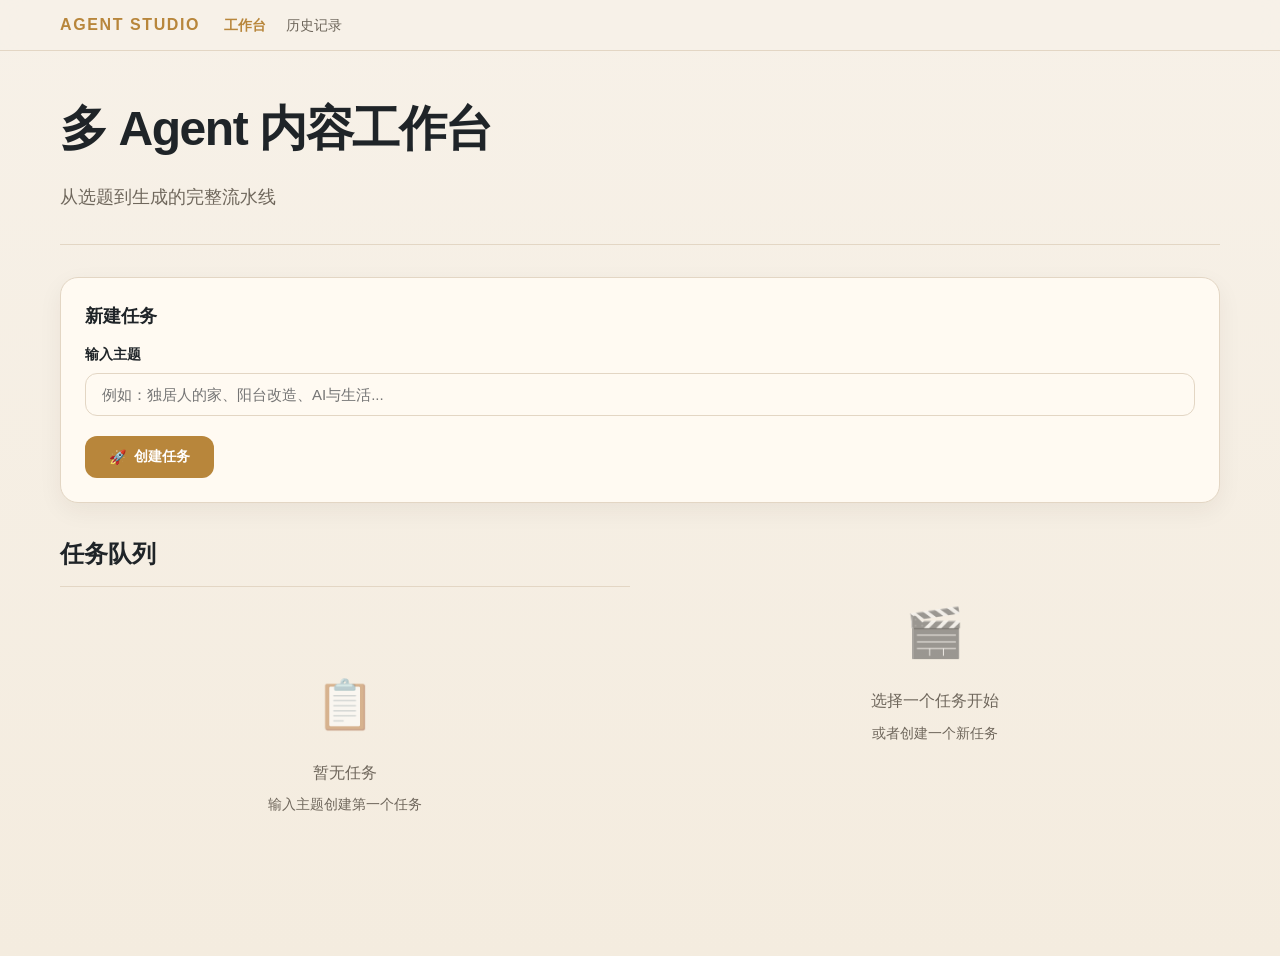
==== agent-studio/index.html @ bd26139b "Add: HEL Agent Studio - Multi-Agent Content Workbench Features: - Visual pipeline showing: Topic → S" ====
<!DOCTYPE html>
<html lang="zh-CN">
<head>
  <meta charset="UTF-8">
  <meta name="viewport" content="width=device-width, initial-scale=1.0">
  <title>HEL Agent Studio | 多 Agent 内容工作台</title>
  <link rel="stylesheet" href="css/style.css">
</head>
<body>
  <div id="app"></div>

  <script src="js/store.js"></script>
  <script src="js/agents.js"></script>
  <script src="js/renderer.js"></script>
  <script src="js/app.js"></script>
</body>
</html>
---- agent-studio/css/style.css ----
:root {
  --bg: #f7f1e8;
  --bg-dark: #f4ecdf;
  --ink: #1f2428;
  --muted: #6f675c;
  --card: #fffaf2;
  --line: #e3d6c4;
  --gold: #b8863b;
  --green: #6f8f75;
  --dark: #20252b;
  --danger: #d32f2f;
  --warning: #e65100;
  --radius: 18px;
  --radius-sm: 12px;
}

* {
  box-sizing: border-box;
  margin: 0;
  padding: 0;
}

body {
  font-family: -apple-system, BlinkMacSystemFont, "PingFang SC", "Microsoft YaHei", Arial, sans-serif;
  background: linear-gradient(180deg, var(--bg), var(--bg-dark));
  color: var(--ink);
  line-height: 1.6;
  min-height: 100vh;
}

/* 导航 */
nav {
  position: sticky;
  top: 0;
  background: rgba(247, 241, 232, 0.9);
  backdrop-filter: blur(12px);
  border-bottom: 1px solid var(--line);
  z-index: 100;
  padding: 12px 0;
}

nav .wrap {
  max-width: 1200px;
  margin: 0 auto;
  padding: 0 20px;
  display: flex;
  align-items: center;
  gap: 24px;
  flex-wrap: wrap;
}

nav .logo {
  font-weight: 700;
  color: var(--gold);
  font-size: 16px;
  letter-spacing: 0.1em;
}

nav .nav-links {
  display: flex;
  gap: 20px;
  flex-wrap: wrap;
}

nav a {
  text-decoration: none;
  color: var(--muted);
  font-size: 14px;
  transition: color 0.2s;
}

nav a:hover {
  color: var(--gold);
}

nav a.active {
  color: var(--gold);
  font-weight: 600;
}

/* 主容器 */
.container {
  max-width: 1200px;
  margin: 0 auto;
  padding: 40px 20px 80px;
}

/* 标题 */
h1 {
  font-size: clamp(32px, 5vw, 48px);
  letter-spacing: -0.03em;
  margin-bottom: 16px;
}

h2 {
  font-size: 24px;
  color: var(--ink);
  margin-bottom: 20px;
  padding-bottom: 12px;
  border-bottom: 1px solid var(--line);
}

h3 {
  font-size: 18px;
  color: var(--ink);
  margin-bottom: 12px;
}

.subtitle {
  font-size: 18px;
  color: var(--muted);
  max-width: 600px;
}

/* 卡片 */
.card {
  background: var(--card);
  border: 1px solid var(--line);
  border-radius: var(--radius);
  padding: 24px;
  box-shadow: 0 8px 24px rgba(50, 36, 18, 0.06);
}

.card:hover {
  box-shadow: 0 12px 32px rgba(50, 36, 18, 0.1);
}

/* 流程图 */
.pipeline {
  display: flex;
  align-items: center;
  gap: 8px;
  padding: 32px 0;
  overflow-x: auto;
  flex-wrap: wrap;
}

.pipeline-node {
  flex: 1;
  min-width: 180px;
  max-width: 220px;
  background: var(--card);
  border: 2px solid var(--line);
  border-radius: var(--radius);
  padding: 20px;
  text-align: center;
  transition: all 0.3s;
  cursor: pointer;
  position: relative;
}

.pipeline-node:hover {
  border-color: var(--gold);
  transform: translateY(-2px);
}

.pipeline-node.active {
  border-color: var(--gold);
  background: linear-gradient(135deg, #fff9f0, #fffaf2);
}

.pipeline-node.completed {
  border-color: var(--green);
  background: linear-gradient(135deg, #f1f8e9, #fffaf2);
}

.pipeline-node.failed {
  border-color: var(--danger);
  background: linear-gradient(135deg, #ffebee, #fffaf2);
}

.pipeline-node .node-icon {
  font-size: 32px;
  margin-bottom: 8px;
}

.pipeline-node .node-title {
  font-weight: 600;
  font-size: 15px;
  margin-bottom: 4px;
}

.pipeline-node .node-desc {
  font-size: 12px;
  color: var(--muted);
}

.pipeline-node .node-status {
  position: absolute;
  top: -8px;
  right: -8px;
  width: 24px;
  height: 24px;
  border-radius: 50%;
  display: flex;
  align-items: center;
  justify-content: center;
  font-size: 12px;
}

.pipeline-node .node-status.pending {
  background: var(--line);
  color: var(--muted);
}

.pipeline-node .node-status.running {
  background: var(--gold);
  color: white;
  animation: pulse 1.5s infinite;
}

.pipeline-node .node-status.done {
  background: var(--green);
  color: white;
}

.pipeline-node .node-status.error {
  background: var(--danger);
  color: white;
}

@keyframes pulse {
  0%, 100% { transform: scale(1); opacity: 1; }
  50% { transform: scale(1.1); opacity: 0.8; }
}

.pipeline-arrow {
  color: var(--line);
  font-size: 20px;
  flex-shrink: 0;
}

/* 按钮 */
.btn {
  display: inline-flex;
  align-items: center;
  gap: 8px;
  padding: 12px 24px;
  border: none;
  border-radius: var(--radius-sm);
  font-size: 14px;
  font-weight: 600;
  cursor: pointer;
  transition: all 0.2s;
}

.btn-primary {
  background: var(--gold);
  color: white;
}

.btn-primary:hover {
  background: #a07830;
  transform: translateY(-1px);
}

.btn-secondary {
  background: var(--card);
  color: var(--ink);
  border: 1px solid var(--line);
}

.btn-secondary:hover {
  border-color: var(--gold);
  color: var(--gold);
}

.btn-danger {
  background: var(--danger);
  color: white;
}

.btn:disabled {
  opacity: 0.5;
  cursor: not-allowed;
  transform: none;
}

/* 输入框 */
.input-group {
  margin-bottom: 20px;
}

.input-group label {
  display: block;
  font-size: 14px;
  font-weight: 600;
  margin-bottom: 8px;
  color: var(--ink);
}

.input-group input,
.input-group textarea,
.input-group select {
  width: 100%;
  padding: 12px 16px;
  border: 1px solid var(--line);
  border-radius: var(--radius-sm);
  font-size: 15px;
  font-family: inherit;
  background: var(--card);
  color: var(--ink);
  transition: border-color 0.2s;
}

.input-group input:focus,
.input-group textarea:focus,
.input-group select:focus {
  outline: none;
  border-color: var(--gold);
}

.input-group textarea {
  resize: vertical;
  min-height: 120px;
}

/* 任务列表 */
.task-list {
  display: flex;
  flex-direction: column;
  gap: 16px;
}

.task-item {
  background: var(--card);
  border: 1px solid var(--line);
  border-radius: var(--radius);
  padding: 20px;
  transition: all 0.2s;
}

.task-item:hover {
  border-color: var(--gold);
}

.task-item.active {
  border-left: 4px solid var(--gold);
}

.task-header {
  display: flex;
  justify-content: space-between;
  align-items: flex-start;
  margin-bottom: 12px;
}

.task-title {
  font-weight: 600;
  font-size: 16px;
}

.task-time {
  font-size: 12px;
  color: var(--muted);
}

.task-progress {
  margin-top: 12px;
}

.progress-bar {
  height: 8px;
  background: var(--line);
  border-radius: 4px;
  overflow: hidden;
}

.progress-fill {
  height: 100%;
  background: var(--gold);
  border-radius: 4px;
  transition: width 0.5s ease;
}

.task-stages {
  display: flex;
  gap: 8px;
  margin-top: 12px;
  flex-wrap: wrap;
}

.stage-badge {
  padding: 4px 12px;
  border-radius: 999px;
  font-size: 12px;
  background: var(--line);
  color: var(--muted);
}

.stage-badge.active {
  background: var(--gold);
  color: white;
}

.stage-badge.done {
  background: var(--green);
  color: white;
}

/* 内容面板 */
.content-panel {
  background: var(--card);
  border: 1px solid var(--line);
  border-radius: var(--radius);
  overflow: hidden;
}

.content-header {
  padding: 16px 20px;
  border-bottom: 1px solid var(--line);
  display: flex;
  justify-content: space-between;
  align-items: center;
  background: rgba(247, 241, 232, 0.5);
}

.content-body {
  padding: 20px;
  max-height: 500px;
  overflow-y: auto;
}

.content-body pre {
  white-space: pre-wrap;
  font-family: inherit;
  font-size: 14px;
  line-height: 1.7;
}

/* 标签 */
.tag {
  display: inline-block;
  padding: 4px 12px;
  border-radius: 999px;
  font-size: 12px;
  background: var(--gold);
  color: white;
}

.tag-secondary {
  background: var(--line);
  color: var(--muted);
}

/* 空状态 */
.empty-state {
  text-align: center;
  padding: 60px 20px;
  color: var(--muted);
}

.empty-state .icon {
  font-size: 48px;
  margin-bottom: 16px;
  opacity: 0.5;
}

/* 网格布局 */
.grid {
  display: grid;
  gap: 20px;
}

.grid-2 {
  grid-template-columns: repeat(auto-fit, minmax(300px, 1fr));
}

.grid-3 {
  grid-template-columns: repeat(auto-fit, minmax(250px, 1fr));
}

/* 模态框 */
.modal-overlay {
  position: fixed;
  inset: 0;
  background: rgba(31, 36, 40, 0.6);
  backdrop-filter: blur(4px);
  display: flex;
  align-items: center;
  justify-content: center;
  z-index: 1000;
  opacity: 0;
  visibility: hidden;
  transition: all 0.3s;
}

.modal-overlay.active {
  opacity: 1;
  visibility: visible;
}

.modal {
  background: var(--card);
  border-radius: var(--radius);
  padding: 32px;
  max-width: 600px;
  width: 90%;
  max-height: 80vh;
  overflow-y: auto;
  transform: translateY(20px);
  transition: transform 0.3s;
}

.modal-overlay.active .modal {
  transform: translateY(0);
}

.modal-header {
  display: flex;
  justify-content: space-between;
  align-items: center;
  margin-bottom: 24px;
}

.modal-close {
  background: none;
  border: none;
  font-size: 24px;
  cursor: pointer;
  color: var(--muted);
  padding: 4px;
}

.modal-close:hover {
  color: var(--ink);
}

/* 通知 */
.toast {
  position: fixed;
  bottom: 24px;
  right: 24px;
  background: var(--dark);
  color: white;
  padding: 16px 24px;
  border-radius: var(--radius-sm);
  font-size: 14px;
  transform: translateY(100px);
  opacity: 0;
  transition: all 0.3s;
  z-index: 2000;
}

.toast.show {
  transform: translateY(0);
  opacity: 1;
}

.toast.success {
  background: var(--green);
}

.toast.error {
  background: var(--danger);
}

/* 分隔线 */
.divider {
  height: 1px;
  background: var(--line);
  margin: 32px 0;
}

/* 操作按钮组 */
.actions {
  display: flex;
  gap: 12px;
  flex-wrap: wrap;
}

/* 响应式 */
@media (max-width: 768px) {
  .pipeline {
    flex-direction: column;
    align-items: stretch;
  }

  .pipeline-node {
    max-width: none;
  }

  .pipeline-arrow {
    transform: rotate(90deg);
    text-align: center;
  }

  .grid-2, .grid-3 {
    grid-template-columns: 1fr;
  }
}

/* 滚动条样式 */
::-webkit-scrollbar {
  width: 8px;
  height: 8px;
}

::-webkit-scrollbar-track {
  background: var(--bg);
}

::-webkit-scrollbar-thumb {
  background: var(--line);
  border-radius: 4px;
}

::-webkit-scrollbar-thumb:hover {
  background: var(--muted);
}

/* 加载动画 */
.loading-spinner {
  width: 20px;
  height: 20px;
  border: 2px solid var(--line);
  border-top-color: var(--gold);
  border-radius: 50%;
  animation: spin 0.8s linear infinite;
  display: inline-block;
}

@keyframes spin {
  to { transform: rotate(360deg); }
}

/* 历史记录页 */
.history-item {
  display: flex;
  justify-content: space-between;
  align-items: center;
  padding: 16px;
  background: var(--card);
  border: 1px solid var(--line);
  border-radius: var(--radius-sm);
  margin-bottom: 12px;
}

.history-item:hover {
  border-color: var(--gold);
}

.history-info {
  flex: 1;
}

.history-title {
  font-weight: 600;
  margin-bottom: 4px;
}

.history-meta {
  font-size: 12px;
  color: var(--muted);
}

.history-actions {
  display: flex;
  gap: 8px;
}
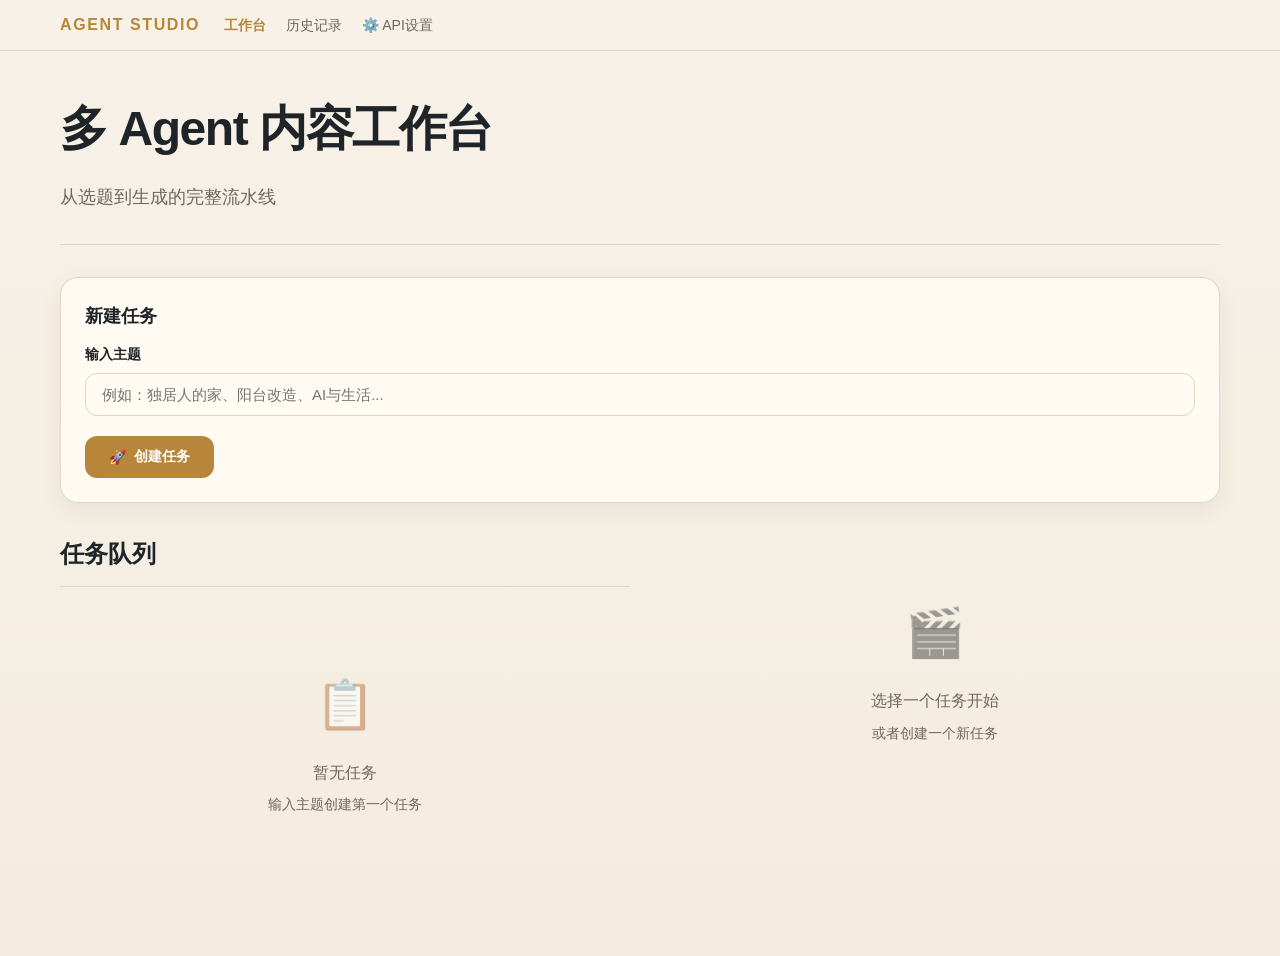
==== commit 0c2b1c95: "Add: API integration for Agent Studio - Add API settings modal with OpenAI/DashScope/Kling keys - Ad" ====
--- a/agent-studio/index.html
+++ b/agent-studio/index.html
@@ -10,6 +10,7 @@
   <div id="app"></div>
 
   <script src="js/store.js"></script>
+  <script src="js/api.js"></script>
   <script src="js/agents.js"></script>
   <script src="js/renderer.js"></script>
   <script src="js/app.js"></script>
